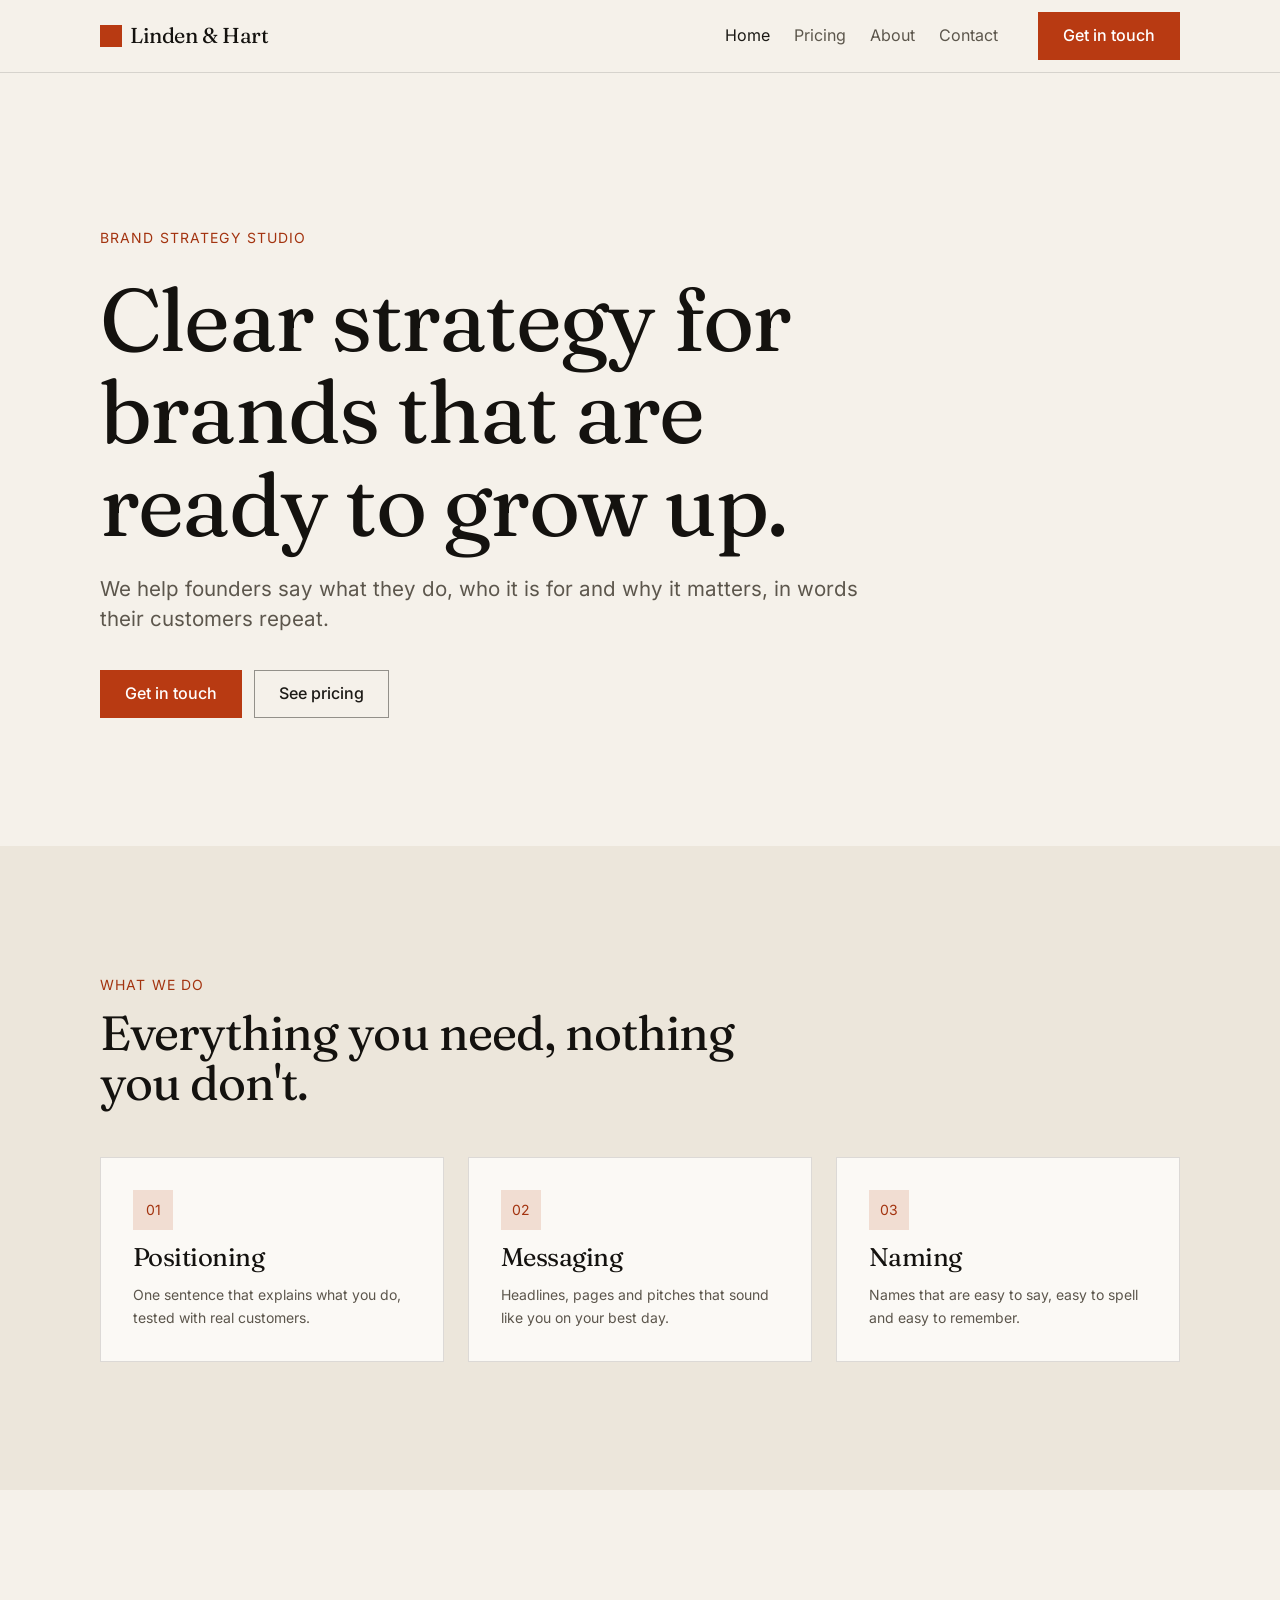
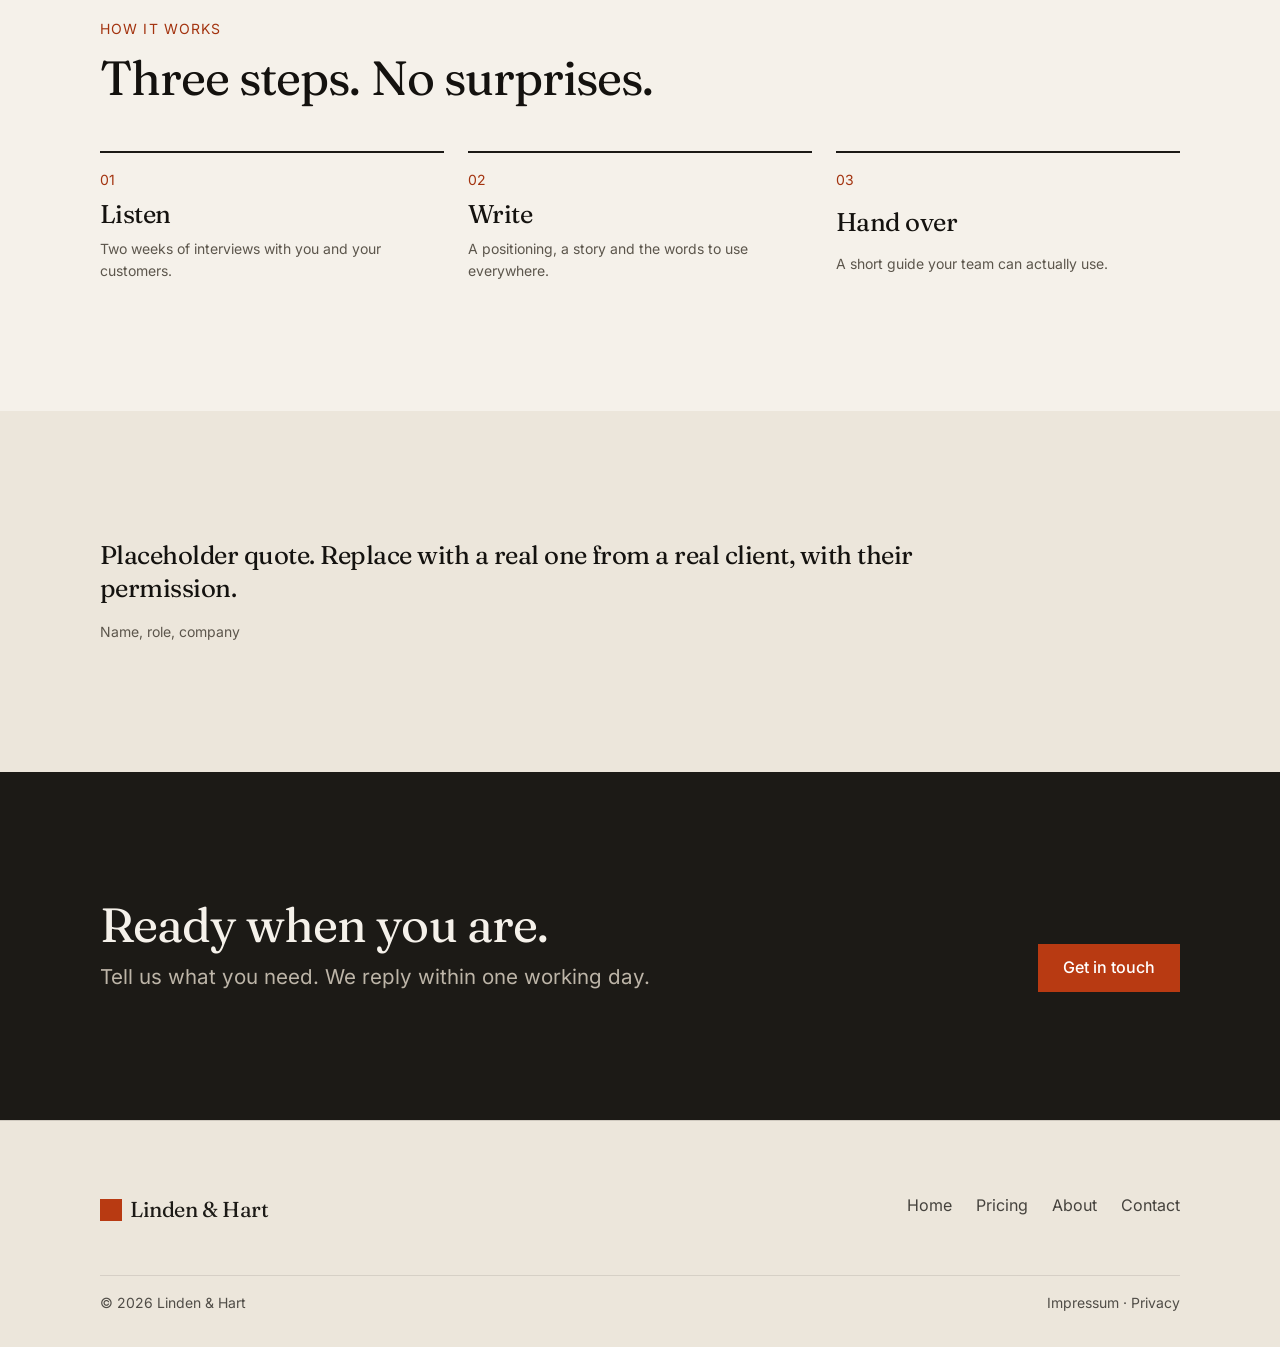
==== index.html @ ff4fb6fc "add pages and md files" ====
<!doctype html>
<html lang="en">
<head>
<meta charset="utf-8">
<meta name="viewport" content="width=device-width, initial-scale=1">
<title>Linden & Hart · Brand strategy studio</title>
<meta name="description" content="We help founders say what they do, who it is for and why it matters, in words their customers repeat.">
<meta property="og:title" content="Linden & Hart · Brand strategy studio">
<meta property="og:description" content="We help founders say what they do, who it is for and why it matters, in words their customers repeat.">
<link rel="stylesheet" href="assets/tokens.css">
<link rel="stylesheet" href="assets/components.css">
<script src="assets/site.js" defer></script>
</head>
<body>
<header class="nav"><div class="container nav__inner">
  <a class="brand" href="index.html"><span class="brand__mark" aria-hidden="true"></span>Linden & Hart</a>
  <nav class="nav__links" aria-label="Main"><a href="index.html" aria-current="page">Home</a><a href="pricing.html">Pricing</a><a href="about.html">About</a><a href="contact.html">Contact</a></nav>
  <a class="btn btn--primary nav__cta" href="contact.html">Get in touch</a>
  <button class="nav__toggle" type="button" aria-expanded="false">Menu</button>
</div></header>
<main>
<section class="hero"><div class="container"><div class="hero__inner" data-reveal>
  <p class="eyebrow">Brand strategy studio</p>
  <h1 class="display">Clear strategy for brands that are ready to grow up.</h1>
  <p class="lead measure">We help founders say what they do, who it is for and why it matters, in words their customers repeat.</p>
  <div class="btn-row"><a class="btn btn--primary" href="contact.html">Get in touch</a><a class="btn btn--secondary" href="pricing.html">See pricing</a></div>
</div></div></section>
<section class="section section--surface"><div class="container">
  <div class="section-head" data-reveal><p class="eyebrow">What we do</p><h2 class="h2">Everything you need, nothing you don't.</h2></div>
  <div class="grid grid--3"><div class="card card--feature" data-reveal data-delay="0"><span class="card__icon">01</span><h3 class="h3">Positioning</h3><p class="small">One sentence that explains what you do, tested with real customers.</p></div><div class="card card--feature" data-reveal data-delay="80"><span class="card__icon">02</span><h3 class="h3">Messaging</h3><p class="small">Headlines, pages and pitches that sound like you on your best day.</p></div><div class="card card--feature" data-reveal data-delay="160"><span class="card__icon">03</span><h3 class="h3">Naming</h3><p class="small">Names that are easy to say, easy to spell and easy to remember.</p></div></div>
</div></section>
<section class="section"><div class="container">
  <div class="section-head" data-reveal><p class="eyebrow">How it works</p><h2 class="h2">Three steps. No surprises.</h2></div>
  <div class="steps"><div class="step" data-reveal data-delay="0"><h3 class="h3">Listen</h3><p class="small">Two weeks of interviews with you and your customers.</p></div><div class="step" data-reveal data-delay="80"><h3 class="h3">Write</h3><p class="small">A positioning, a story and the words to use everywhere.</p></div><div class="step" data-reveal data-delay="160"><h3 class="h3">Hand over</h3><p class="small">A short guide your team can actually use.</p></div></div>
</div></section>
<section class="section section--surface"><div class="container"><figure class="quote" data-reveal>
  <blockquote>Placeholder quote. Replace with a real one from a real client, with their permission.</blockquote><figcaption class="small">Name, role, company</figcaption>
</figure></div></section>
<section class="section section--inverse"><div class="container cta" data-reveal>
  <div class="stack"><h2 class="h2">Ready when you are.</h2><p class="lead">Tell us what you need. We reply within one working day.</p></div>
  <div class="btn-row"><a class="btn btn--primary" href="contact.html">Get in touch</a></div>
</div></section>
</main>
<footer class="footer"><div class="container">
  <div class="footer__top"><a class="brand" href="index.html"><span class="brand__mark" aria-hidden="true"></span>Linden & Hart</a><nav class="footer__links" aria-label="Footer"><a href="index.html">Home</a><a href="pricing.html">Pricing</a><a href="about.html">About</a><a href="contact.html">Contact</a></nav></div>
  <div class="footer__bottom"><span>© 2026 Linden & Hart</span><span>Impressum · Privacy</span></div>
</div></footer>
</body>
</html>
---- assets/tokens.css ----
/* Paper · design tokens. The only place values live. */
@font-face{font-family:"Fraunces";src:url("fonts/fraunces-latin-wght-normal.woff2") format("woff2");font-weight:100 900;font-style:normal;font-display:swap;}
@font-face{font-family:"Inter";src:url("fonts/inter-latin-wght-normal.woff2") format("woff2");font-weight:100 900;font-style:normal;font-display:swap;}
:root{
  /* Colour */
  --color-bg: #F5F1EA;
  --color-surface: #ECE6DB;
  --color-card: #FBF9F5;
  --color-text: #1C1A16;
  --color-heading: #14120F;
  --color-muted: #5C564C;
  --color-border: rgba(28,26,22,.14);
  --color-border-strong: rgba(28,26,22,.45);
  --color-accent: #B83A12;
  --color-accent-hover: #9A2F0D;
  --color-accent-text: #FFFFFF;
  --color-accent-strong: #A3330F;
  --color-accent-soft: #F1DDD2;
  --color-inverse-bg: #1C1A16;
  --color-inverse-text: #F5F1EA;
  --color-inverse-muted: #BDB5A8;
  --color-inverse-border: rgba(245,241,234,.4);
  --color-inverse-action: #B83A12;
  --color-inverse-action-hover: #9A2F0D;
  --color-inverse-action-text: #FFFFFF;
  --color-nav-bg: rgba(245,241,234,.86);
  --color-footer-bg: #ECE6DB;
  --color-footer-text: #1C1A16;
  --color-footer-border: rgba(28,26,22,.14);
  --color-input-bg: #FBF9F5;
  --color-focus: #B83A12;
  --color-error: #B42318;

  /* Type */
  --font-display: "Fraunces", Georgia, serif;
  --font-body: "Inter", system-ui, sans-serif;
  --font-label: "Inter", system-ui, sans-serif;
  --weight-display: 400;
  --weight-button: 500;
  --tracking-display: -0.02em;
  --tracking-label: 0.08em;
  --label-case: uppercase;
  --leading-display: 1.05;

  /* Shape */
  --radius-button: 0;
  --radius-card: 0;
  --radius-input: 0;
  --radius-pill: 0;
  --radius-mark: 0;
  --radius-bullet: 0;
  --shadow-card: none;

  /* Spacing scale */
  --space-1: 4px; --space-2: 8px; --space-3: 12px; --space-4: 16px; --space-5: 24px;
  --space-6: 32px; --space-7: 48px; --space-8: 72px; --space-9: 112px;
  --gutter: clamp(20px, 4vw, 40px);
  --container: 1160px;
  --section-pad: clamp(72px, 10vw, 128px);
  --hero-pad: clamp(72px, 12vw, 160px);
  --hero-width: 52rem;

  /* Type scale (fluid) */
  --text-display: clamp(2.75rem, 7vw, 5.5rem);
  --text-h1: clamp(2.4rem, 5.5vw, 4.25rem);
  --text-h2: clamp(1.9rem, 3.8vw, 3rem);
  --text-h3: clamp(1.3rem, 2vw, 1.6rem);
  --text-lead: clamp(1.1rem, 1.6vw, 1.3rem);
  --text-body: 1rem;
  --text-small: .875rem;
  --leading-body: 1.6;

  /* Lines */
  --border-width: 1px;
  --border-width-strong: 2px;

  /* Motion */
  --motion-fast: .18s;
  --motion-slow: .7s;
  --motion-ease: cubic-bezier(.2,.7,.2,1);
  --motion-rise: 16px;
}
---- assets/components.css ----
/* Starter design system · components
   Every value comes from tokens.css. Change the tokens, the whole site follows.
   Do not hard-code colours, sizes or radii here or in pages. */

*,*::before,*::after{box-sizing:border-box}
html{-webkit-text-size-adjust:100%;scroll-behavior:smooth}
body{margin:0;background:var(--color-bg);color:var(--color-text);font-family:var(--font-body);font-size:var(--text-body);line-height:var(--leading-body);-webkit-font-smoothing:antialiased;overflow-x:clip}
img,svg{display:block;max-width:100%}
a{color:inherit}
h1,h2,h3,h4,p,ul,ol,figure,blockquote{margin:0}
:focus-visible{outline:2px solid var(--color-focus);outline-offset:3px}
@media (prefers-reduced-motion:reduce){html{scroll-behavior:auto}*{animation:none!important;transition:none!important}}

/* ---------- Type ---------- */
.display,.h1,.h2,.h3{font-family:var(--font-display);font-weight:var(--weight-display);letter-spacing:var(--tracking-display);line-height:var(--leading-display);color:var(--color-heading)}
.display{font-size:var(--text-display)}
.h1{font-size:var(--text-h1)}
.h2{font-size:var(--text-h2)}
.h3{font-size:var(--text-h3);line-height:1.2}
.lead{font-size:var(--text-lead);line-height:1.45;color:var(--color-muted)}
.body{font-size:var(--text-body)}
.small{font-size:var(--text-small);color:var(--color-muted)}
.eyebrow{font-family:var(--font-label);font-size:var(--text-small);letter-spacing:var(--tracking-label);text-transform:var(--label-case);color:var(--color-accent-strong)}
.measure{max-width:60ch}

/* ---------- Layout ---------- */
.container{width:100%;max-width:var(--container);margin:0 auto;padding:0 var(--gutter)}
.section{padding:var(--section-pad) 0}
.section--tight{padding:calc(var(--section-pad) * .6) 0}
.section--surface{background:var(--color-surface)}
.section--inverse{background:var(--color-inverse-bg);color:var(--color-inverse-text)}
.section--inverse .h1,.section--inverse .h2,.section--inverse .h3,.section--inverse .display{color:var(--color-inverse-text)}
.section--inverse .lead,.section--inverse .small{color:var(--color-inverse-muted)}
.section-head{display:grid;gap:var(--space-3);margin-bottom:var(--space-7);max-width:44rem}
.grid{display:grid;gap:var(--space-5)}
.grid--2{grid-template-columns:repeat(2,minmax(0,1fr))}
.grid--3{grid-template-columns:repeat(3,minmax(0,1fr))}
.split{display:grid;grid-template-columns:1.1fr .9fr;gap:var(--space-8);align-items:start}
.stack{display:grid;gap:var(--space-3)}
.stack--lg{gap:var(--space-5)}
.rule{height:var(--border-width);background:var(--color-border);border:0;margin:0}
@media (max-width:900px){.grid--3{grid-template-columns:1fr}.grid--2,.split{grid-template-columns:1fr}.split{gap:var(--space-6)}}

/* ---------- Buttons ---------- */
.btn{display:inline-flex;align-items:center;justify-content:center;gap:.5em;min-height:48px;padding:0 var(--space-5);border-radius:var(--radius-button);border:var(--border-width) solid transparent;font-family:var(--font-body);font-size:var(--text-body);font-weight:var(--weight-button);text-decoration:none;cursor:pointer;transition:background-color var(--motion-fast) var(--motion-ease),color var(--motion-fast) var(--motion-ease),border-color var(--motion-fast) var(--motion-ease),transform var(--motion-fast) var(--motion-ease)}
.btn--primary{background:var(--color-accent);color:var(--color-accent-text)}
.btn--primary:hover{background:var(--color-accent-hover)}
.btn--secondary{background:transparent;color:var(--color-text);border-color:var(--color-border-strong)}
.btn--secondary:hover{border-color:var(--color-text)}
.section--inverse .btn--primary{background:var(--color-inverse-action);color:var(--color-inverse-action-text)}
.section--inverse .btn--primary:hover{background:var(--color-inverse-action-hover)}
.section--inverse .btn--secondary{color:var(--color-inverse-text);border-color:var(--color-inverse-border)}
.btn:active{transform:translateY(1px)}
.btn-row{display:flex;flex-wrap:wrap;gap:var(--space-3)}
@media (max-width:520px){.btn-row .btn{flex:1 1 100%}}
.link{color:var(--color-accent-strong);text-underline-offset:.2em}

/* ---------- Nav ---------- */
.nav{position:sticky;top:0;z-index:50;background:var(--color-nav-bg);backdrop-filter:saturate(1.4) blur(10px);-webkit-backdrop-filter:saturate(1.4) blur(10px);border-bottom:var(--border-width) solid var(--color-border)}
.nav__inner{display:flex;align-items:center;gap:var(--space-6);min-height:72px}
.brand{font-family:var(--font-display);font-weight:var(--weight-display);font-size:1.35rem;letter-spacing:var(--tracking-display);text-decoration:none;color:var(--color-heading);display:flex;align-items:center;gap:.5rem}
.brand__mark{width:22px;height:22px;background:var(--color-accent);border-radius:var(--radius-mark)}
.nav__links{display:flex;gap:var(--space-5);margin-left:auto}
.nav__links a{text-decoration:none;color:var(--color-muted);font-size:var(--text-body);transition:color var(--motion-fast) var(--motion-ease)}
.nav__links a:hover,.nav__links a[aria-current="page"]{color:var(--color-text)}
.nav__cta{margin-left:var(--space-2)}
.nav__toggle{display:none;margin-left:auto;min-height:44px;min-width:44px;background:none;border:0;color:var(--color-text);font:inherit;cursor:pointer}
@media (max-width:820px){
  .nav__toggle{display:inline-flex;align-items:center;justify-content:flex-end}
  .nav__links,.nav__cta{display:none}
  .nav.is-open .nav__links{display:grid;position:absolute;left:0;right:0;top:100%;gap:0;padding:var(--space-3) var(--gutter) var(--space-5);background:var(--color-bg);border-bottom:var(--border-width) solid var(--color-border)}
  .nav.is-open .nav__links a{padding:var(--space-3) 0;font-size:var(--text-lead);color:var(--color-text)}
}

/* ---------- Hero ---------- */
.hero{padding:var(--hero-pad) 0 var(--section-pad)}
.hero__inner{display:grid;gap:var(--space-5);max-width:var(--hero-width)}
.hero .btn-row{margin-top:var(--space-3)}
.hero__meta{display:flex;flex-wrap:wrap;gap:var(--space-2) var(--space-5);margin-top:var(--space-5)}
.page-hero{padding:var(--hero-pad) 0 calc(var(--section-pad) * .6)}
.page-hero .hero__inner{max-width:48rem}

/* ---------- Cards ---------- */
.card{background:var(--color-card);border:var(--border-width) solid var(--color-border);border-radius:var(--radius-card);padding:var(--space-6);display:grid;gap:var(--space-3);align-content:start;box-shadow:var(--shadow-card)}
.card__icon{width:40px;height:40px;border-radius:var(--radius-mark);background:var(--color-accent-soft);color:var(--color-accent-strong);display:grid;place-items:center;font-family:var(--font-label);font-size:var(--text-small)}
.card--feature{min-height:100%}

/* ---------- Steps ---------- */
.steps{counter-reset:step;display:grid;grid-template-columns:repeat(3,minmax(0,1fr));gap:var(--space-5)}
.step{counter-increment:step;padding-top:var(--space-4);border-top:var(--border-width-strong) solid var(--color-text);display:grid;gap:var(--space-2)}
.step::before{content:counter(step,decimal-leading-zero);font-family:var(--font-label);font-size:var(--text-small);color:var(--color-accent-strong)}
.section--inverse .step{border-top-color:var(--color-inverse-text)}
@media (max-width:900px){.steps{grid-template-columns:1fr}}

/* ---------- Pricing ---------- */
.price{display:grid;gap:var(--space-4);align-content:start}
.price__amount{font-family:var(--font-display);font-weight:var(--weight-display);font-size:var(--text-h2);letter-spacing:var(--tracking-display);line-height:1;color:var(--color-heading)}
.price__amount span{font-family:var(--font-body);font-size:var(--text-body);color:var(--color-muted);letter-spacing:0;font-weight:400}
.price--featured{border-color:var(--color-accent);border-width:var(--border-width-strong)}
.badge{display:inline-flex;align-items:center;justify-self:start;padding:.2em .7em;border-radius:var(--radius-pill);background:var(--color-accent-soft);color:var(--color-accent-strong);font-family:var(--font-label);font-size:var(--text-small)}
.list{list-style:none;padding:0;display:grid;gap:var(--space-2)}
.list li{position:relative;padding-left:1.4em}
.list li::before{content:"";position:absolute;left:0;top:.6em;width:.5em;height:.5em;background:var(--color-accent);border-radius:var(--radius-bullet)}

/* ---------- Quote ---------- */
.quote{display:grid;gap:var(--space-4);max-width:52rem}
.quote blockquote{font-family:var(--font-display);font-weight:var(--weight-display);font-size:var(--text-h3);line-height:1.3;letter-spacing:var(--tracking-display);color:var(--color-heading)}

/* ---------- FAQ ---------- */
.faq{display:grid;border-top:var(--border-width) solid var(--color-border)}
.faq details{border-bottom:var(--border-width) solid var(--color-border)}
.faq summary{list-style:none;cursor:pointer;display:flex;justify-content:space-between;gap:var(--space-4);padding:var(--space-5) 0;font-size:var(--text-lead);color:var(--color-heading)}
.faq summary::-webkit-details-marker{display:none}
.faq summary::after{content:"+";font-family:var(--font-label);color:var(--color-accent-strong);transition:transform var(--motion-fast) var(--motion-ease)}
.faq details[open] summary::after{transform:rotate(45deg)}
.faq details p{padding:0 0 var(--space-5);color:var(--color-muted);max-width:60ch}

/* ---------- Forms ---------- */
.form{display:grid;gap:var(--space-4)}
.form__row{display:grid;grid-template-columns:1fr 1fr;gap:var(--space-4)}
@media (max-width:640px){.form__row{grid-template-columns:1fr}}
.field{display:grid;gap:var(--space-2)}
.label{font-weight:var(--weight-button);font-size:var(--text-body);color:var(--color-heading)}
.input{width:100%;min-height:52px;padding:var(--space-3) var(--space-4);background:var(--color-input-bg);color:var(--color-text);border:var(--border-width) solid var(--color-border-strong);border-radius:var(--radius-input);font:inherit;font-size:16px;transition:border-color var(--motion-fast) var(--motion-ease)}
.input:hover{border-color:var(--color-text)}
.input:focus{outline:2px solid var(--color-focus);outline-offset:1px;border-color:var(--color-text)}
textarea.input{min-height:160px;resize:vertical}
.input[aria-invalid="true"]{border-color:var(--color-error)}
.field__error{font-size:var(--text-small);color:var(--color-error)}
.field__error[hidden]{display:none}
.hp{position:absolute;left:-9999px}
.form .btn{width:100%}

/* ---------- CTA band ---------- */
.cta{display:flex;flex-wrap:wrap;align-items:end;justify-content:space-between;gap:var(--space-6)}
.cta .h2{max-width:20ch}

/* ---------- Footer ---------- */
.footer{padding:var(--space-8) 0 var(--space-6);background:var(--color-footer-bg);color:var(--color-footer-text);border-top:var(--border-width) solid var(--color-border)}
.footer__top{display:flex;flex-wrap:wrap;justify-content:space-between;gap:var(--space-6)}
.footer__links{display:flex;flex-wrap:wrap;gap:var(--space-5)}
.footer__links a{text-decoration:none;opacity:.8}
.footer__links a:hover{opacity:1}
.footer__bottom{margin-top:var(--space-7);padding-top:var(--space-4);border-top:var(--border-width) solid var(--color-footer-border);display:flex;flex-wrap:wrap;justify-content:space-between;gap:var(--space-3);font-size:var(--text-small);opacity:.75}
.footer .brand{color:var(--color-footer-text)}

/* ---------- Motion: reveal on scroll ---------- */
.js [data-reveal]{opacity:0;transform:translateY(var(--motion-rise));transition:opacity var(--motion-slow) var(--motion-ease),transform var(--motion-slow) var(--motion-ease)}
.js [data-reveal].is-in{opacity:1;transform:none}
@media (prefers-reduced-motion:reduce){.js [data-reveal]{opacity:1;transform:none}}

/* ---------- Storybook only ---------- */
.sb-swatches{display:grid;grid-template-columns:repeat(auto-fill,minmax(150px,1fr));gap:var(--space-3)}
.sb-swatch{border:var(--border-width) solid var(--color-border);border-radius:var(--radius-card);overflow:hidden;background:var(--color-card)}
.sb-swatch__chip{height:72px}
.sb-swatch__meta{padding:var(--space-3);display:grid;gap:2px;font-size:var(--text-small)}
.sb-swatch__meta code{font-family:var(--font-label);color:var(--color-muted);font-size:12px}
.sb-row{display:grid;grid-template-columns:180px 1fr;gap:var(--space-5);align-items:baseline;padding:var(--space-4) 0;border-bottom:var(--border-width) solid var(--color-border)}
.sb-row code{font-family:var(--font-label);font-size:12px;color:var(--color-muted)}
@media (max-width:700px){.sb-row{grid-template-columns:1fr;gap:var(--space-2)}}
.sb-space{height:14px;background:var(--color-accent);border-radius:2px}
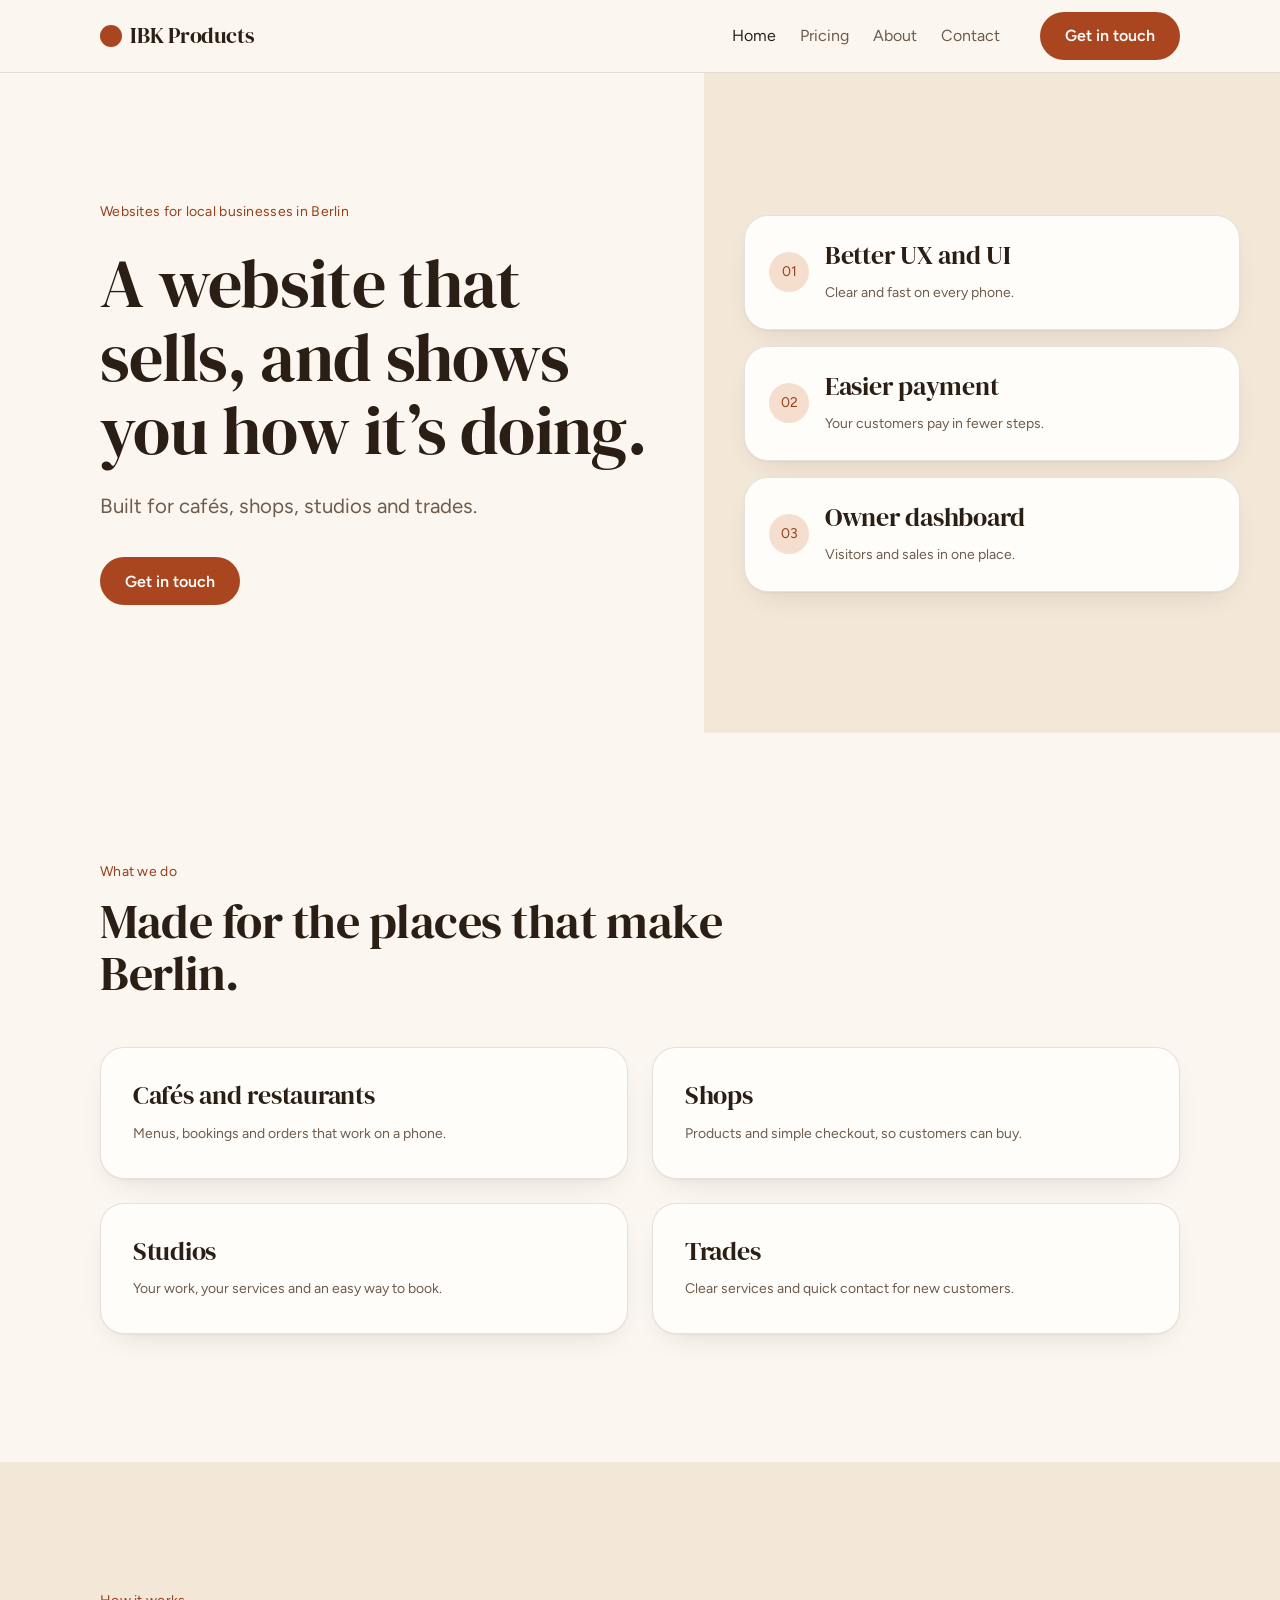
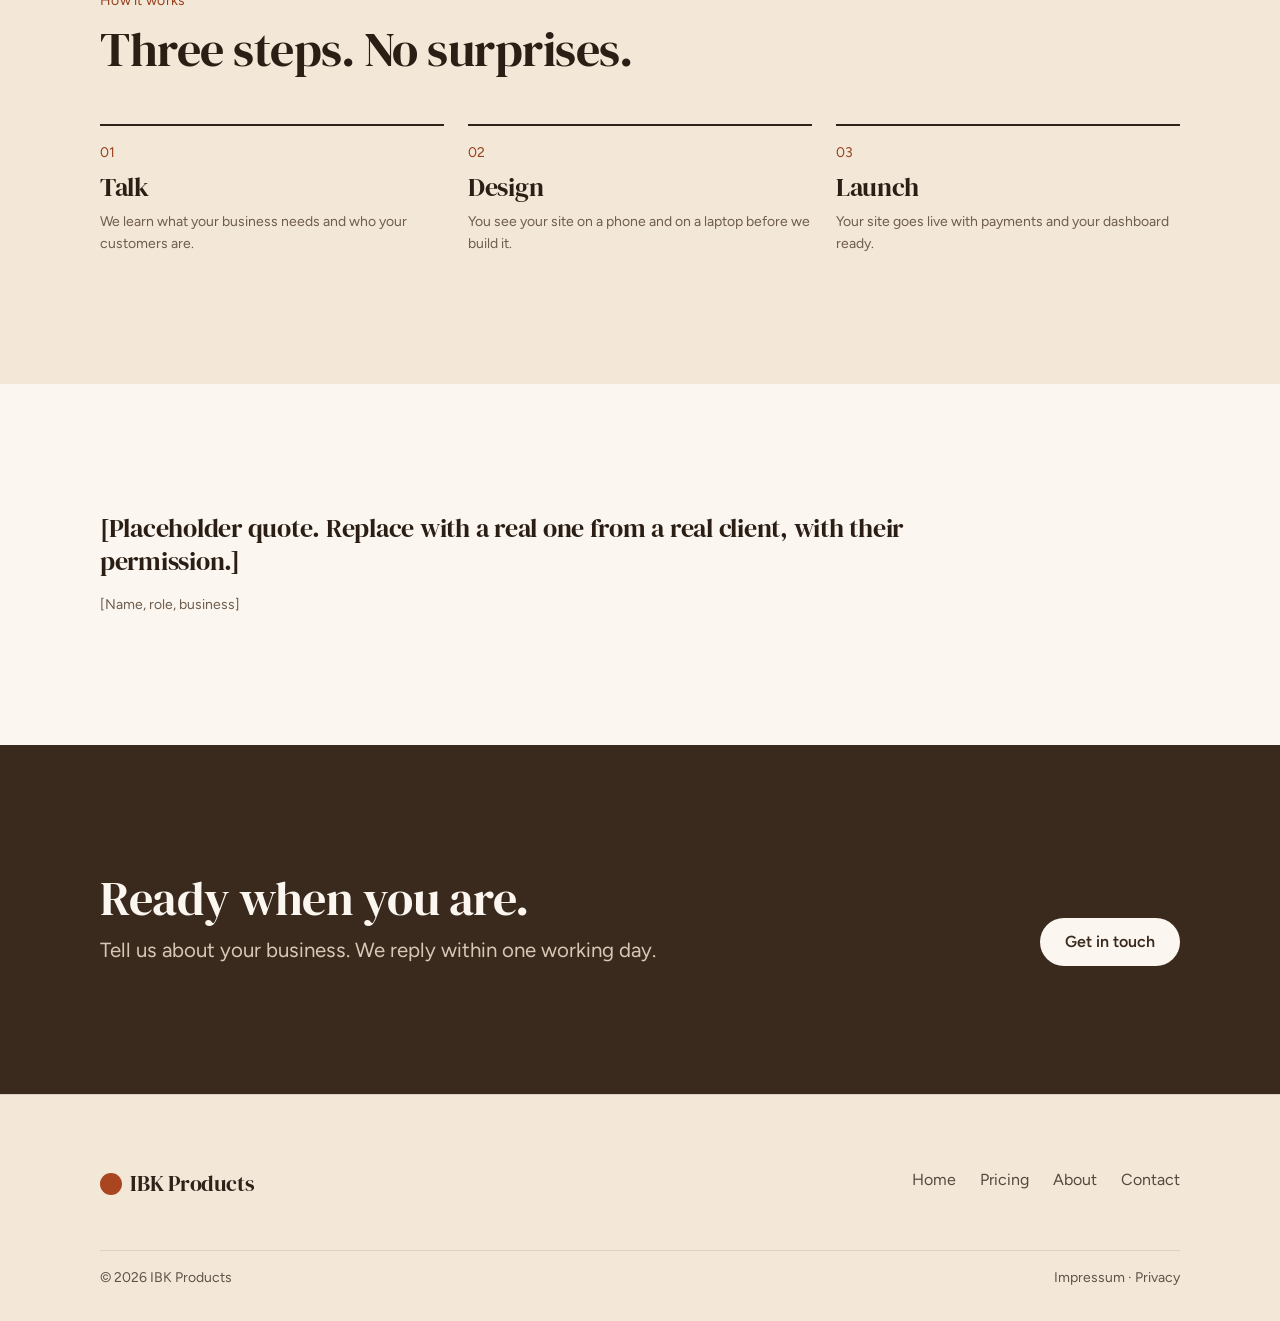
==== commit 127c8d2c: "Build home page from design system prototype Sync tokens.css and components.css with ibk-design-syst" ====
--- a/index.html
+++ b/index.html
@@ -3,47 +3,50 @@
 <head>
 <meta charset="utf-8">
 <meta name="viewport" content="width=device-width, initial-scale=1">
-<title>Linden & Hart · Brand strategy studio</title>
-<meta name="description" content="We help founders say what they do, who it is for and why it matters, in words their customers repeat.">
-<meta property="og:title" content="Linden & Hart · Brand strategy studio">
-<meta property="og:description" content="We help founders say what they do, who it is for and why it matters, in words their customers repeat.">
+<title>IBK Products · Websites for local businesses in Berlin</title>
+<meta name="description" content="Websites for cafés, shops, studios and trades in Berlin: clear on every phone, easy for customers to pay, with a dashboard for the owner.">
+<meta property="og:title" content="IBK Products · Websites for local businesses in Berlin">
+<meta property="og:description" content="Websites for cafés, shops, studios and trades in Berlin: clear on every phone, easy for customers to pay, with a dashboard for the owner.">
 <link rel="stylesheet" href="assets/tokens.css">
 <link rel="stylesheet" href="assets/components.css">
 <script src="assets/site.js" defer></script>
 </head>
 <body>
 <header class="nav"><div class="container nav__inner">
-  <a class="brand" href="index.html"><span class="brand__mark" aria-hidden="true"></span>Linden & Hart</a>
+  <a class="brand" href="index.html"><span class="brand__mark" aria-hidden="true"></span>IBK Products</a>
   <nav class="nav__links" aria-label="Main"><a href="index.html" aria-current="page">Home</a><a href="pricing.html">Pricing</a><a href="about.html">About</a><a href="contact.html">Contact</a></nav>
   <a class="btn btn--primary nav__cta" href="contact.html">Get in touch</a>
   <button class="nav__toggle" type="button" aria-expanded="false">Menu</button>
 </div></header>
 <main>
-<section class="hero"><div class="container"><div class="hero__inner" data-reveal>
-  <p class="eyebrow">Brand strategy studio</p>
-  <h1 class="display">Clear strategy for brands that are ready to grow up.</h1>
-  <p class="lead measure">We help founders say what they do, who it is for and why it matters, in words their customers repeat.</p>
-  <div class="btn-row"><a class="btn btn--primary" href="contact.html">Get in touch</a><a class="btn btn--secondary" href="pricing.html">See pricing</a></div>
-</div></div></section>
+<section class="hero hero--split">
+  <div class="hero__main" data-reveal>
+    <p class="eyebrow">Websites for local businesses in Berlin</p>
+    <h1 class="h1">A website that sells, and shows you how it’s doing.</h1>
+    <p class="lead measure">Built for cafés, shops, studios and trades.</p>
+    <div class="btn-row"><a class="btn btn--primary" href="contact.html">Get in touch</a></div>
+  </div>
+  <div class="hero__panel"><div class="card card--row" data-reveal data-delay="0"><span class="card__icon">01</span><div class="stack"><h3 class="h3">Better UX and UI</h3><p class="small">Clear and fast on every phone.</p></div></div><div class="card card--row" data-reveal data-delay="80"><span class="card__icon">02</span><div class="stack"><h3 class="h3">Easier payment</h3><p class="small">Your customers pay in fewer steps.</p></div></div><div class="card card--row" data-reveal data-delay="160"><span class="card__icon">03</span><div class="stack"><h3 class="h3">Owner dashboard</h3><p class="small">Visitors and sales in one place.</p></div></div></div>
+</section>
+<section class="section"><div class="container">
+  <div class="section-head" data-reveal><p class="eyebrow">What we do</p><h2 class="h2">Made for the places that make Berlin.</h2></div>
+  <div class="grid grid--2"><div class="card" data-reveal><h3 class="h3">Cafés and restaurants</h3><p class="small">Menus, bookings and orders that work on a phone.</p></div><div class="card" data-reveal><h3 class="h3">Shops</h3><p class="small">Products and simple checkout, so customers can buy.</p></div><div class="card" data-reveal><h3 class="h3">Studios</h3><p class="small">Your work, your services and an easy way to book.</p></div><div class="card" data-reveal><h3 class="h3">Trades</h3><p class="small">Clear services and quick contact for new customers.</p></div></div>
+</div></section>
 <section class="section section--surface"><div class="container">
-  <div class="section-head" data-reveal><p class="eyebrow">What we do</p><h2 class="h2">Everything you need, nothing you don't.</h2></div>
-  <div class="grid grid--3"><div class="card card--feature" data-reveal data-delay="0"><span class="card__icon">01</span><h3 class="h3">Positioning</h3><p class="small">One sentence that explains what you do, tested with real customers.</p></div><div class="card card--feature" data-reveal data-delay="80"><span class="card__icon">02</span><h3 class="h3">Messaging</h3><p class="small">Headlines, pages and pitches that sound like you on your best day.</p></div><div class="card card--feature" data-reveal data-delay="160"><span class="card__icon">03</span><h3 class="h3">Naming</h3><p class="small">Names that are easy to say, easy to spell and easy to remember.</p></div></div>
+  <div class="section-head" data-reveal><p class="eyebrow">How it works</p><h2 class="h2">Three steps. No surprises.</h2></div>
+  <div class="steps"><div class="step" data-reveal><h3 class="h3">Talk</h3><p class="small">We learn what your business needs and who your customers are.</p></div><div class="step" data-reveal><h3 class="h3">Design</h3><p class="small">You see your site on a phone and on a laptop before we build it.</p></div><div class="step" data-reveal><h3 class="h3">Launch</h3><p class="small">Your site goes live with payments and your dashboard ready.</p></div></div>
 </div></section>
-<section class="section"><div class="container">
-  <div class="section-head" data-reveal><p class="eyebrow">How it works</p><h2 class="h2">Three steps. No surprises.</h2></div>
-  <div class="steps"><div class="step" data-reveal data-delay="0"><h3 class="h3">Listen</h3><p class="small">Two weeks of interviews with you and your customers.</p></div><div class="step" data-reveal data-delay="80"><h3 class="h3">Write</h3><p class="small">A positioning, a story and the words to use everywhere.</p></div><div class="step" data-reveal data-delay="160"><h3 class="h3">Hand over</h3><p class="small">A short guide your team can actually use.</p></div></div>
-</div></section>
-<section class="section section--surface"><div class="container"><figure class="quote" data-reveal>
-  <blockquote>Placeholder quote. Replace with a real one from a real client, with their permission.</blockquote><figcaption class="small">Name, role, company</figcaption>
+<section class="section"><div class="container"><figure class="quote" data-reveal>
+  <blockquote>[Placeholder quote. Replace with a real one from a real client, with their permission.]</blockquote><figcaption class="small">[Name, role, business]</figcaption>
 </figure></div></section>
 <section class="section section--inverse"><div class="container cta" data-reveal>
-  <div class="stack"><h2 class="h2">Ready when you are.</h2><p class="lead">Tell us what you need. We reply within one working day.</p></div>
+  <div class="stack"><h2 class="h2">Ready when you are.</h2><p class="lead">Tell us about your business. We reply within one working day.</p></div>
   <div class="btn-row"><a class="btn btn--primary" href="contact.html">Get in touch</a></div>
 </div></section>
 </main>
 <footer class="footer"><div class="container">
-  <div class="footer__top"><a class="brand" href="index.html"><span class="brand__mark" aria-hidden="true"></span>Linden & Hart</a><nav class="footer__links" aria-label="Footer"><a href="index.html">Home</a><a href="pricing.html">Pricing</a><a href="about.html">About</a><a href="contact.html">Contact</a></nav></div>
-  <div class="footer__bottom"><span>© 2026 Linden & Hart</span><span>Impressum · Privacy</span></div>
+  <div class="footer__top"><a class="brand" href="index.html"><span class="brand__mark" aria-hidden="true"></span>IBK Products</a><nav class="footer__links" aria-label="Footer"><a href="index.html">Home</a><a href="pricing.html">Pricing</a><a href="about.html">About</a><a href="contact.html">Contact</a></nav></div>
+  <div class="footer__bottom"><span>© 2026 IBK Products</span><span>Impressum · Privacy</span></div>
 </div></footer>
 </body>
 </html>
--- a/assets/tokens.css
+++ b/assets/tokens.css
@@ -1,55 +1,55 @@
-/* Paper · design tokens. The only place values live. */
-@font-face{font-family:"Fraunces";src:url("fonts/fraunces-latin-wght-normal.woff2") format("woff2");font-weight:100 900;font-style:normal;font-display:swap;}
-@font-face{font-family:"Inter";src:url("fonts/inter-latin-wght-normal.woff2") format("woff2");font-weight:100 900;font-style:normal;font-display:swap;}
+/* Clay · design tokens. The only place values live. */
+@font-face{font-family:"DM Serif Display";src:url("fonts/dm-serif-display-latin-400-normal.woff2") format("woff2");font-weight:400;font-style:normal;font-display:swap;}
+@font-face{font-family:"Figtree";src:url("fonts/figtree-latin-wght-normal.woff2") format("woff2");font-weight:300 900;font-style:normal;font-display:swap;}
 :root{
   /* Colour */
-  --color-bg: #F5F1EA;
-  --color-surface: #ECE6DB;
-  --color-card: #FBF9F5;
-  --color-text: #1C1A16;
-  --color-heading: #14120F;
-  --color-muted: #5C564C;
-  --color-border: rgba(28,26,22,.14);
-  --color-border-strong: rgba(28,26,22,.45);
-  --color-accent: #B83A12;
-  --color-accent-hover: #9A2F0D;
+  --color-bg: #FBF6EF;
+  --color-surface: #F3E7D8;
+  --color-card: #FFFDF9;
+  --color-text: #2E2219;
+  --color-heading: #2A1E15;
+  --color-muted: #6E5C4C;
+  --color-border: rgba(46,34,25,.12);
+  --color-border-strong: rgba(46,34,25,.4);
+  --color-accent: #A9461F;
+  --color-accent-hover: #8E3A19;
   --color-accent-text: #FFFFFF;
-  --color-accent-strong: #A3330F;
-  --color-accent-soft: #F1DDD2;
-  --color-inverse-bg: #1C1A16;
-  --color-inverse-text: #F5F1EA;
-  --color-inverse-muted: #BDB5A8;
-  --color-inverse-border: rgba(245,241,234,.4);
-  --color-inverse-action: #B83A12;
-  --color-inverse-action-hover: #9A2F0D;
-  --color-inverse-action-text: #FFFFFF;
-  --color-nav-bg: rgba(245,241,234,.86);
-  --color-footer-bg: #ECE6DB;
-  --color-footer-text: #1C1A16;
-  --color-footer-border: rgba(28,26,22,.14);
-  --color-input-bg: #FBF9F5;
-  --color-focus: #B83A12;
+  --color-accent-strong: #97401C;
+  --color-accent-soft: #F6DECF;
+  --color-inverse-bg: #3A2A1E;
+  --color-inverse-text: #FBF6EF;
+  --color-inverse-muted: #D9C7B5;
+  --color-inverse-border: rgba(251,246,239,.4);
+  --color-inverse-action: #FBF6EF;
+  --color-inverse-action-hover: #F3E7D8;
+  --color-inverse-action-text: #3A2A1E;
+  --color-nav-bg: rgba(251,246,239,.88);
+  --color-footer-bg: #F3E7D8;
+  --color-footer-text: #2E2219;
+  --color-footer-border: rgba(46,34,25,.14);
+  --color-input-bg: #FFFDF9;
+  --color-focus: #A9461F;
   --color-error: #B42318;
 
   /* Type */
-  --font-display: "Fraunces", Georgia, serif;
-  --font-body: "Inter", system-ui, sans-serif;
-  --font-label: "Inter", system-ui, sans-serif;
+  --font-display: "DM Serif Display", Georgia, serif;
+  --font-body: "Figtree", system-ui, sans-serif;
+  --font-label: "Figtree", system-ui, sans-serif;
   --weight-display: 400;
-  --weight-button: 500;
-  --tracking-display: -0.02em;
-  --tracking-label: 0.08em;
-  --label-case: uppercase;
-  --leading-display: 1.05;
+  --weight-button: 600;
+  --tracking-display: -0.01em;
+  --tracking-label: 0.02em;
+  --label-case: none;
+  --leading-display: 1.08;
 
   /* Shape */
-  --radius-button: 0;
-  --radius-card: 0;
-  --radius-input: 0;
-  --radius-pill: 0;
-  --radius-mark: 0;
-  --radius-bullet: 0;
-  --shadow-card: none;
+  --radius-button: 999px;
+  --radius-card: 24px;
+  --radius-input: 14px;
+  --radius-pill: 999px;
+  --radius-mark: 50%;
+  --radius-bullet: 50%;
+  --shadow-card: 0 1px 2px rgba(46,34,25,.04), 0 12px 32px -16px rgba(46,34,25,.18);
 
   /* Spacing scale */
   --space-1: 4px; --space-2: 8px; --space-3: 12px; --space-4: 16px; --space-5: 24px;
--- a/assets/components.css
+++ b/assets/components.css
@@ -79,11 +79,17 @@
 .hero__meta{display:flex;flex-wrap:wrap;gap:var(--space-2) var(--space-5);margin-top:var(--space-5)}
 .page-hero{padding:var(--hero-pad) 0 calc(var(--section-pad) * .6)}
 .page-hero .hero__inner{max-width:48rem}
+/* Split hero: text left, panel of row cards right (full width, panel bleeds to the edge) */
+.hero--split{padding:0;display:grid;grid-template-columns:1.1fr .9fr;align-items:stretch}
+.hero__main{display:grid;gap:var(--space-5);align-content:center;padding:var(--section-pad) var(--gutter) var(--section-pad) max(var(--gutter),calc((100vw - var(--container)) / 2 + var(--gutter)))}
+.hero__panel{background:var(--color-surface);padding:var(--space-7) var(--gutter);display:grid;gap:var(--space-4);align-content:center}
+@media (max-width:900px){.hero--split{grid-template-columns:1fr}.hero__main{padding:var(--space-8) var(--gutter)}}
 
 /* ---------- Cards ---------- */
 .card{background:var(--color-card);border:var(--border-width) solid var(--color-border);border-radius:var(--radius-card);padding:var(--space-6);display:grid;gap:var(--space-3);align-content:start;box-shadow:var(--shadow-card)}
 .card__icon{width:40px;height:40px;border-radius:var(--radius-mark);background:var(--color-accent-soft);color:var(--color-accent-strong);display:grid;place-items:center;font-family:var(--font-label);font-size:var(--text-small)}
 .card--feature{min-height:100%}
+.card--row{grid-template-columns:auto 1fr;align-items:center;gap:var(--space-4);padding:var(--space-5)}
 
 /* ---------- Steps ---------- */
 .steps{counter-reset:step;display:grid;grid-template-columns:repeat(3,minmax(0,1fr));gap:var(--space-5)}
